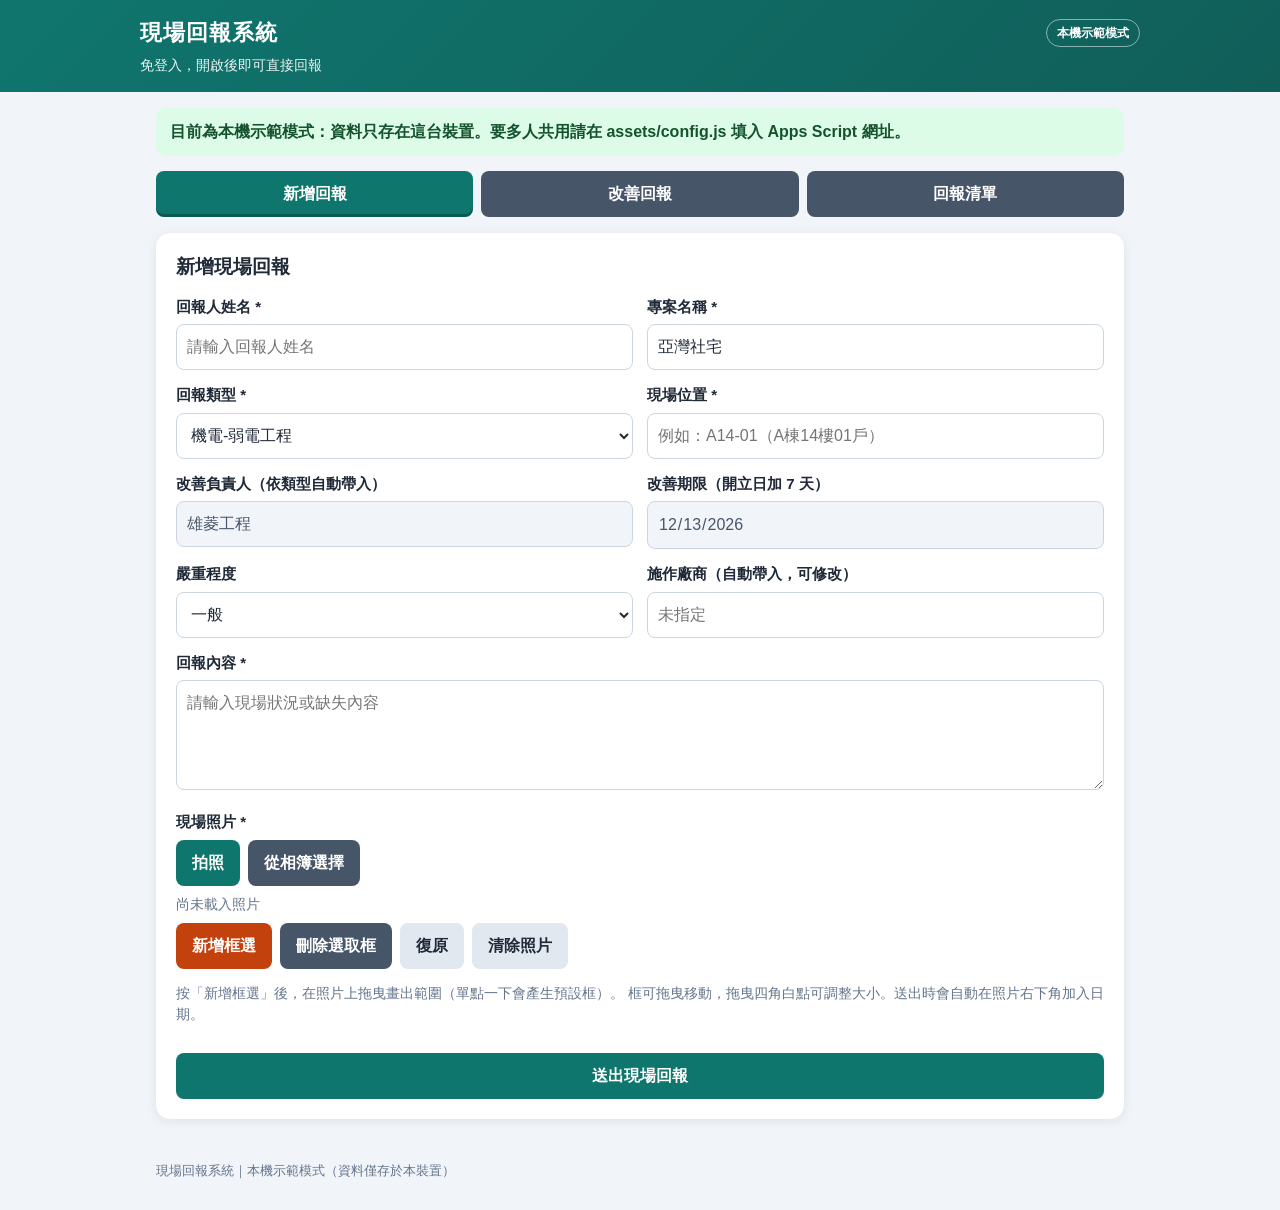
==== index.html @ 7d950a6e "Add field report system (現場回報系統) static site A single-page field defect reporting and improvement-tr" ====
<!DOCTYPE html>
<html lang="zh-Hant">
<head>
  <meta charset="UTF-8">
  <meta name="viewport" content="width=device-width, initial-scale=1">
  <meta name="theme-color" content="#0f766e">
  <meta name="description" content="工地現場缺失回報與改善追蹤系統：免登入拍照回報、框選標示、改善回報、驗收與 PDF 報告。">
  <title>現場回報系統</title>
  <link rel="stylesheet" href="assets/styles.css">
</head>

<body>
  <header>
    <div class="bar">
      <h1 id="systemName">現場回報系統</h1>
      <span class="mode-tag" id="modeTag">模式載入中</span>
    </div>
    <p id="userInfo">免登入，開啟後即可直接回報</p>
  </header>

  <main>
    <div id="message" class="message info hidden" role="status" aria-live="polite"></div>

    <nav class="nav">
      <button type="button" data-page="createPage">新增回報</button>
      <button type="button" data-page="improvementPage">改善回報</button>
      <button type="button" data-page="listPage">回報清單</button>
    </nav>

    <!-- ===================== 新增回報 ===================== -->
    <section id="createPage" class="card page">
      <h2>新增現場回報</h2>

      <form id="reportForm" novalidate>
        <div class="grid">
          <div>
            <label for="reporterName">回報人姓名 *</label>
            <input id="reporterName" maxlength="50" placeholder="請輸入回報人姓名" autocomplete="name" required>
          </div>

          <div>
            <label for="project">專案名稱 *</label>
            <input id="project" maxlength="100" required>
          </div>

          <div>
            <label for="category">回報類型 *</label>
            <select id="category" required></select>
          </div>

          <div>
            <label for="location">現場位置 *</label>
            <input id="location" maxlength="150" placeholder="例如：A14-01（A棟14樓01戶）" required>
          </div>

          <div>
            <label for="owner">改善負責人（依類型自動帶入）</label>
            <input id="owner" maxlength="100" readonly>
          </div>

          <div>
            <label for="dueDate">改善期限（開立日加 <span id="dueDaysText">7</span> 天）</label>
            <input id="dueDate" type="date" readonly>
          </div>

          <div>
            <label for="severity">嚴重程度</label>
            <select id="severity"></select>
          </div>

          <div>
            <label for="vendor">施作廠商（自動帶入，可修改）</label>
            <input id="vendor" maxlength="100" placeholder="未指定">
          </div>

          <div class="full">
            <label for="description">回報內容 *</label>
            <textarea id="description" maxlength="2000" placeholder="請輸入現場狀況或缺失內容" required></textarea>
          </div>

          <div class="full">
            <span class="photo-label">現場照片 *</span>

            <input id="beforeCamera" class="hidden" type="file" accept="image/*" capture="environment">
            <input id="beforeFile" class="hidden" type="file" accept="image/*">

            <div class="photo-pick">
              <button type="button" data-click="beforeCamera">拍照</button>
              <button type="button" class="secondary" data-click="beforeFile">從相簿選擇</button>
            </div>

            <p id="beforeStatus" class="photo-status">尚未載入照片</p>
            <canvas id="beforeCanvas" class="hidden"></canvas>

            <div class="photo-tools">
              <button type="button" class="warning" data-frame="before">新增框選</button>
              <button type="button" class="secondary" data-delframe="before">刪除選取框</button>
              <button type="button" class="light" data-undo="before">復原</button>
              <button type="button" class="light" data-clear="before">清除照片</button>
            </div>

            <p class="muted">
              按「新增框選」後，在照片上拖曳畫出範圍（單點一下會產生預設框）。
              框可拖曳移動，拖曳四角白點可調整大小。送出時會自動在照片右下角加入日期。
            </p>
          </div>

          <div class="full">
            <button id="submitReportButton" type="submit">送出現場回報</button>
          </div>
        </div>
      </form>
    </section>

    <!-- ===================== 改善回報 ===================== -->
    <section id="improvementPage" class="card page hidden">
      <h2>改善完成回報</h2>

      <form id="improvementForm" novalidate>
        <div class="grid">
          <div>
            <label for="improvementReporterName">改善回報人姓名 *</label>
            <input id="improvementReporterName" maxlength="50" placeholder="請輸入改善回報人姓名" autocomplete="name" required>
          </div>

          <div>
            <label for="improvementReportId">選擇待改善項目 *</label>
            <select id="improvementReportId" required></select>
          </div>

          <div class="full">
            <div id="improvementDetail" class="detail-box hidden"></div>
          </div>

          <div class="full">
            <label for="improvementNote">改善說明 *</label>
            <textarea id="improvementNote" maxlength="2000" placeholder="請說明改善方式及處理結果" required></textarea>
          </div>

          <div class="full">
            <span class="photo-label">改善後照片 *</span>

            <input id="afterCamera" class="hidden" type="file" accept="image/*" capture="environment">
            <input id="afterFile" class="hidden" type="file" accept="image/*">

            <div class="photo-pick">
              <button type="button" data-click="afterCamera">拍照</button>
              <button type="button" class="secondary" data-click="afterFile">從相簿選擇</button>
            </div>

            <p id="afterStatus" class="photo-status">尚未載入照片</p>
            <canvas id="afterCanvas" class="hidden"></canvas>

            <div class="photo-tools">
              <button type="button" class="warning" data-frame="after">新增框選</button>
              <button type="button" class="secondary" data-delframe="after">刪除選取框</button>
              <button type="button" class="light" data-undo="after">復原</button>
              <button type="button" class="light" data-clear="after">清除照片</button>
            </div>

            <p class="muted">按「新增框選」後，在照片上拖曳畫出範圍。框可拖曳移動，拖曳四角白點可調整大小。</p>
          </div>

          <div class="full">
            <button id="submitImprovementButton" type="submit">送出改善回報</button>
          </div>
        </div>
      </form>
    </section>

    <!-- ===================== 回報清單 ===================== -->
    <section id="listPage" class="card page hidden">
      <div class="actions">
        <h2 style="flex: 1">回報清單</h2>
        <button type="button" class="secondary" id="refreshButton">重新整理</button>
      </div>

      <div class="stats" id="stats"></div>

      <div class="filters">
        <select id="filterStatus">
          <option value="">全部狀態</option>
          <option value="待改善">待改善</option>
          <option value="已改善">已改善</option>
          <option value="已驗收">已驗收</option>
        </select>
        <select id="filterGroup">
          <option value="">全部類型</option>
        </select>
        <input id="filterKeyword" type="search" placeholder="搜尋位置／內容／編號／回報人">
      </div>

      <div id="reportList">讀取中……</div>
    </section>
  </main>

  <footer>
    <span id="footerInfo">現場回報系統</span>
  </footer>

  <script src="assets/config.js"></script>
  <script src="assets/app.js"></script>
</body>
</html>
---- assets/styles.css ----
/* =========================================================================
 * 現場回報系統 － 樣式
 * 設計取向：工地現場單手操作、戶外強光可讀、觸控目標 >= 44px
 * ========================================================================= */

:root {
  --brand: #0f766e;
  --brand-dark: #115e59;
  --brand-light: #5eead4;
  --ink: #1f2937;
  --ink-soft: #64748b;
  --line: #e2e8f0;
  --bg: #f1f5f9;
  --card: #ffffff;
  --danger: #c2410c;
  --slate: #475569;
  --radius: 14px;
  --shadow: 0 2px 12px rgba(0, 0, 0, 0.08);
}

* { box-sizing: border-box; }

html { -webkit-text-size-adjust: 100%; }

body {
  margin: 0;
  color: var(--ink);
  background: var(--bg);
  font-family: -apple-system, "Segoe UI", Roboto, "Noto Sans TC",
               "Microsoft JhengHei", Arial, sans-serif;
  line-height: 1.5;
}

/* ---------- Header ---------- */

header {
  padding: 16px 18px;
  color: #fff;
  background: linear-gradient(135deg, var(--brand), var(--brand-dark));
}

header .bar {
  display: flex;
  flex-wrap: wrap;
  align-items: center;
  gap: 10px;
  max-width: 1000px;
  margin: 0 auto;
}

header h1 { flex: 1; margin: 0; font-size: 22px; letter-spacing: 1px; }
header p  { width: 100%; max-width: 1000px; margin: 6px auto 0; font-size: 14px; opacity: .92; }

.mode-tag {
  padding: 4px 10px;
  border: 1px solid rgba(255, 255, 255, .5);
  border-radius: 999px;
  font-size: 12px;
  font-weight: bold;
  white-space: nowrap;
}

/* ---------- Layout ---------- */

main { max-width: 1000px; margin: 0 auto; padding: 16px; }

.card {
  margin-bottom: 16px;
  padding: 20px;
  background: var(--card);
  border-radius: var(--radius);
  box-shadow: var(--shadow);
}

.card h2 { margin: 0 0 14px; font-size: 19px; }

.hidden { display: none !important; }

.grid {
  display: grid;
  grid-template-columns: repeat(2, minmax(0, 1fr));
  gap: 14px;
}

.full { grid-column: 1 / -1; }

/* ---------- Nav ---------- */

.nav, .actions, .photo-tools, .photo-pick, .filters {
  display: flex;
  flex-wrap: wrap;
  align-items: center;
  gap: 8px;
}

.nav { margin-bottom: 16px; }

.nav button { flex: 1 1 140px; width: auto; background: var(--slate); }
.nav button[aria-current="true"] { background: var(--brand); box-shadow: inset 0 -3px 0 rgba(0,0,0,.25); }

/* ---------- Form controls ---------- */

label, .photo-label { display: block; margin-bottom: 6px; font-weight: bold; font-size: 15px; }

input, select, textarea, button {
  width: 100%;
  min-height: 46px;
  font: inherit;
  border-radius: 8px;
}

input, select, textarea {
  padding: 10px;
  color: var(--ink);
  background: #fff;
  border: 1px solid #cbd5e1;
}

input[readonly] { color: var(--slate); background: #f1f5f9; }

input:focus, select:focus, textarea:focus {
  outline: 2px solid var(--brand-light);
  border-color: var(--brand);
}

textarea { min-height: 110px; resize: vertical; }

button {
  padding: 10px 16px;
  color: #fff;
  background: var(--brand);
  border: 0;
  font-weight: bold;
  cursor: pointer;
}

button:hover { filter: brightness(1.07); }
button:active { transform: translateY(1px); }
button.secondary { background: var(--slate); }
button.warning   { background: var(--danger); }
button.light     { color: var(--ink); background: #e2e8f0; }
button:disabled  { opacity: .55; cursor: wait; transform: none; }

.actions button, .photo-tools button, .photo-pick button, .filters button { width: auto; }
.filters input, .filters select { width: auto; min-width: 150px; flex: 1 1 160px; }

/* ---------- Messages ---------- */

.message {
  margin-bottom: 15px;
  padding: 12px 14px;
  border-radius: 10px;
  font-weight: bold;
  white-space: pre-wrap;
  overflow-wrap: anywhere;
}

.message.info    { color: #1e3a8a; background: #dbeafe; }
.message.success { color: #14532d; background: #dcfce7; }
.message.error   { color: #7f1d1d; background: #fee2e2; }

.photo-status { margin: 8px 0; color: var(--ink-soft); font-size: 14px; }
.muted { color: var(--ink-soft); font-size: 14px; }

/* ---------- Canvas 照片編輯 ---------- */

canvas {
  display: block;
  width: 100%;
  height: auto;
  max-height: 550px;
  margin: 12px 0;
  background: #111827;
  border-radius: 10px;
  object-fit: contain;
  touch-action: none;
  cursor: crosshair;
}

/* ---------- 回報清單 ---------- */

.report {
  margin-bottom: 14px;
  padding: 15px;
  border: 1px solid var(--line);
  border-left: 5px solid var(--line);
  border-radius: 10px;
}

.report.sev-重要 { border-left-color: #d97706; }
.report.sev-緊急 { border-left-color: #dc2626; }
.report.overdue  { background: #fff7ed; }

.report h3 { margin: 0 0 8px; font-size: 16px; overflow-wrap: anywhere; }
.report p  { margin: 6px 0; overflow-wrap: anywhere; }
.report .actions { margin-top: 12px; }

.badge {
  display: inline-block;
  padding: 4px 10px;
  border-radius: 999px;
  font-size: 13px;
  font-weight: bold;
}

.badge.待改善 { color: #7c2d12; background: #fed7aa; }
.badge.已改善 { color: #065f46; background: #d1fae5; }
.badge.已驗收 { color: #1e3a8a; background: #dbeafe; }
.badge.late   { color: #7f1d1d; background: #fee2e2; }

.stats { display: flex; flex-wrap: wrap; gap: 8px; margin-bottom: 14px; }

.stat {
  flex: 1 1 110px;
  padding: 10px 12px;
  background: #f8fafc;
  border: 1px solid var(--line);
  border-radius: 10px;
  text-align: center;
}

.stat b { display: block; font-size: 22px; color: var(--brand-dark); }
.stat span { font-size: 13px; color: var(--ink-soft); }

a { display: inline-block; padding: 10px 6px; color: var(--brand); font-weight: bold; }

.detail-box {
  padding: 14px;
  background: #f8fafc;
  border: 1px solid var(--line);
  border-radius: 10px;
}

.detail-box p { margin: 6px 0; overflow-wrap: anywhere; }

.detail-box img, .report img {
  display: block;
  width: 100%;
  max-height: 450px;
  margin-top: 10px;
  background: #111827;
  border-radius: 8px;
  object-fit: contain;
}

footer {
  max-width: 1000px;
  margin: 0 auto;
  padding: 10px 16px 30px;
  color: var(--ink-soft);
  font-size: 13px;
}

/* ---------- 手機 ---------- */

@media (max-width: 700px) {
  header h1 { font-size: 19px; }
  main { padding: 10px; }
  .card { padding: 15px; }
  .grid { grid-template-columns: 1fr; }
  .full { grid-column: auto; }
  .nav button, .actions button, .photo-tools button, .photo-pick button { flex: 1 1 130px; }
}

/* ---------- 列印（本機模式的 PDF 用列印輸出） ---------- */

@media print {
  header, .nav, .filters, footer, .message, button { display: none !important; }
  .card { box-shadow: none; }
}
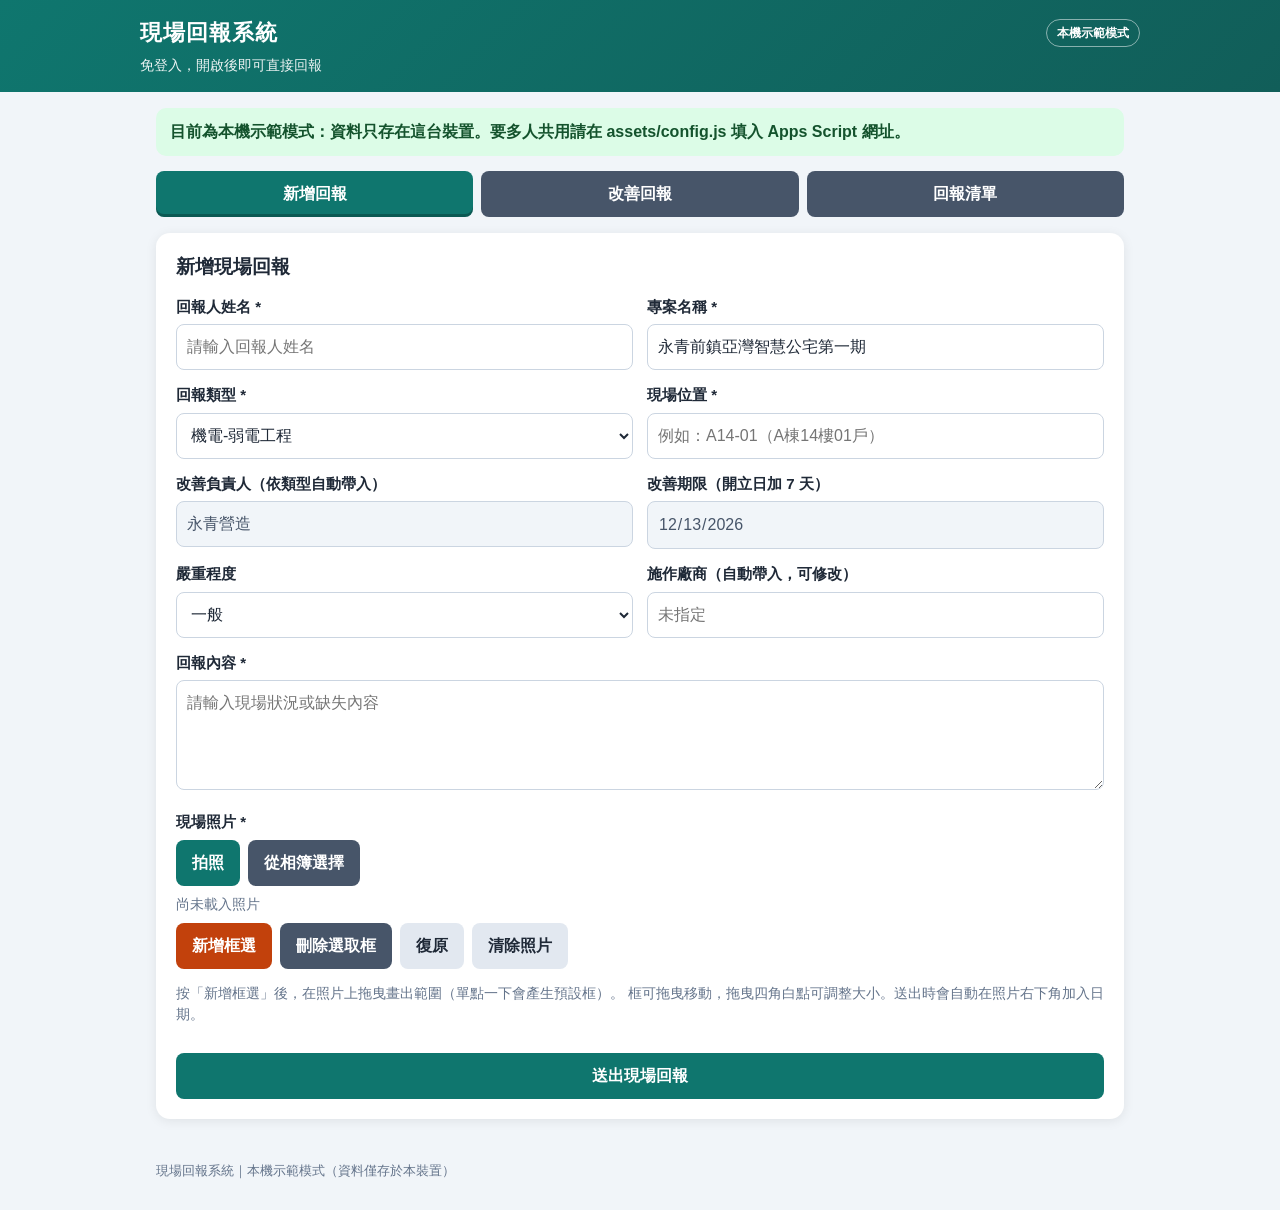
==== commit 89fe0501: "Set project details and add client-side PDF export Project configuration: - DEFAULT_PROJECT is now 永" ====
--- a/index.html
+++ b/index.html
@@ -173,6 +173,7 @@
       <div class="actions">
         <h2 style="flex: 1">回報清單</h2>
         <button type="button" class="secondary" id="refreshButton">重新整理</button>
+        <button type="button" id="exportListButton">匯出清單 PDF</button>
       </div>
 
       <div class="stats" id="stats"></div>
@@ -198,6 +199,8 @@
     <span id="footerInfo">現場回報系統</span>
   </footer>
 
+  <script src="assets/vendor/html2canvas.min.js"></script>
+  <script src="assets/vendor/jspdf.umd.min.js"></script>
   <script src="assets/config.js"></script>
   <script src="assets/app.js"></script>
 </body>
--- a/assets/styles.css
+++ b/assets/styles.css
@@ -262,7 +262,45 @@
   .nav button, .actions button, .photo-tools button, .photo-pick button { flex: 1 1 130px; }
 }
 
-/* ---------- 列印（本機模式的 PDF 用列印輸出） ---------- */
+/* ---------- PDF 匯出版面（畫面外渲染後轉成 PDF） ---------- */
+
+.pdf-sheet {
+  position: fixed;
+  top: 0;
+  left: -10000px;
+  width: 760px;
+  padding: 28px;
+  color: #111;
+  background: #fff;
+  font-family: "Microsoft JhengHei", "Noto Sans TC", sans-serif;
+  line-height: 1.5;
+}
+
+.pdf-sheet h1 { margin: 0 0 6px; font-size: 24px; text-align: center; letter-spacing: 6px; }
+.pdf-sheet .sub { margin: 0 0 16px; color: #555; font-size: 13px; text-align: center; }
+.pdf-sheet table { width: 100%; border-collapse: collapse; font-size: 14px; }
+
+.pdf-sheet th, .pdf-sheet td {
+  padding: 7px 9px;
+  border: 1px solid #333;
+  text-align: left;
+  vertical-align: top;
+}
+
+.pdf-sheet th { width: 130px; background: #f0f0f0; white-space: nowrap; }
+
+.pdf-sheet .photos { display: flex; gap: 12px; margin-top: 14px; }
+.pdf-sheet .photos figure { flex: 1; margin: 0; text-align: center; }
+.pdf-sheet .photos img { width: 100%; border: 1px solid #333; }
+.pdf-sheet figcaption { margin-top: 4px; font-size: 13px; }
+
+.pdf-sheet .sign { display: flex; gap: 16px; margin-top: 34px; font-size: 14px; }
+.pdf-sheet .sign div { flex: 1; padding-top: 6px; border-top: 1px solid #333; text-align: center; }
+
+.pdf-sheet.list th { width: auto; }
+.pdf-sheet.list th, .pdf-sheet.list td { padding: 5px 6px; font-size: 12px; }
+
+/* ---------- 列印 ---------- */
 
 @media print {
   header, .nav, .filters, footer, .message, button { display: none !important; }
